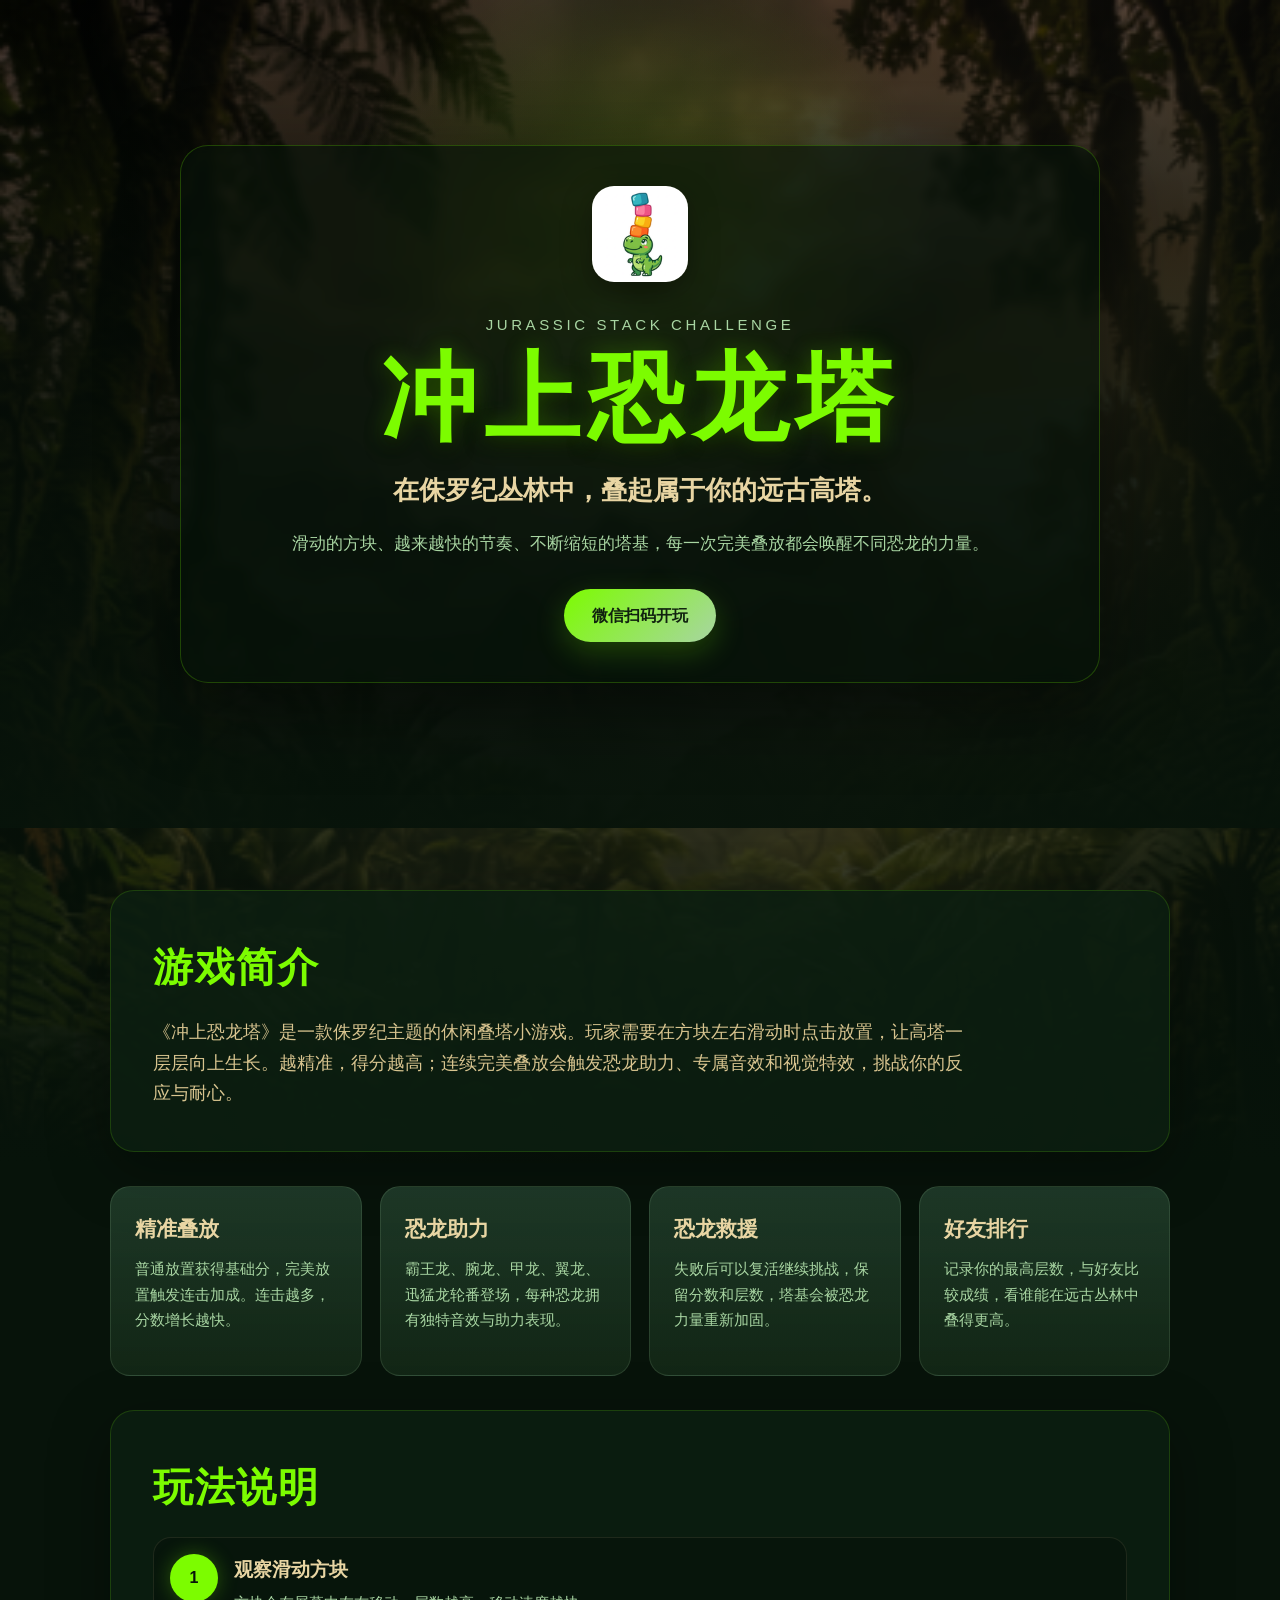
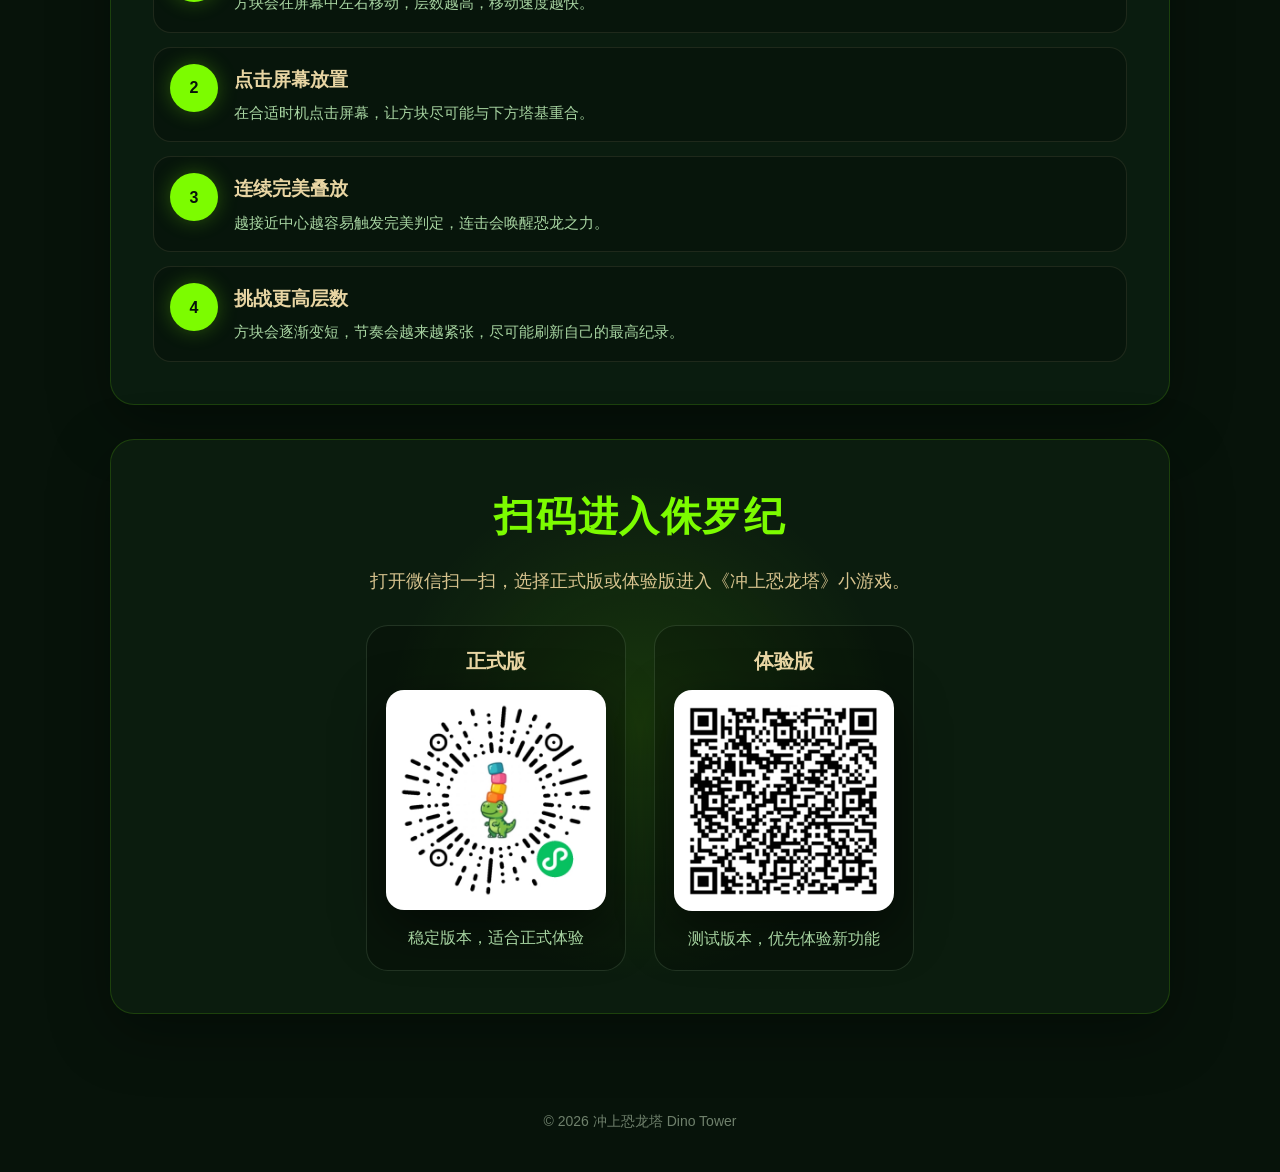
==== dino-tower.html @ fcbefead "增加网站导航" ====
<!DOCTYPE html>
<html lang="zh-CN">
<head>
  <meta charset="UTF-8">
  <meta name="viewport" content="width=device-width, initial-scale=1.0">
  <meta name="description" content="冲上恐龙塔是一款侏罗纪主题微信小游戏，精准叠放方块，唤醒恐龙之力，挑战好友排行。">
  <title>冲上恐龙塔 - 侏罗纪叠塔小游戏</title>
  <style>
    html {
      scroll-behavior: smooth;
    }

    * {
      margin: 0;
      padding: 0;
      box-sizing: border-box;
    }

    body {
      min-height: 100vh;
      background: #07130A;
      color: #E8D5A3;
      font-family: -apple-system, BlinkMacSystemFont, "Segoe UI", "PingFang SC", "Microsoft YaHei", sans-serif;
      line-height: 1.7;
    }

    .page {
      background:
        linear-gradient(180deg, rgba(7, 19, 10, 0.15), #07130A 42%, #07130A 100%),
        url("images/jungle-background.png") center top / cover no-repeat fixed;
    }

    .hero {
      min-height: 92vh;
      display: flex;
      align-items: center;
      justify-content: center;
      padding: 56px 20px;
      position: relative;
    }

    .hero::before {
      content: "";
      position: absolute;
      inset: 0;
      background:
        radial-gradient(circle at center 28%, rgba(124, 252, 0, 0.18), transparent 34%),
        linear-gradient(180deg, rgba(0, 0, 0, 0.58), rgba(7, 19, 10, 0.94));
    }

    .hero-inner {
      width: min(920px, 100%);
      position: relative;
      z-index: 1;
      text-align: center;
      padding: 40px 24px;
      border: 1px solid rgba(124, 252, 0, 0.22);
      border-radius: 28px;
      background: rgba(5, 18, 8, 0.64);
      box-shadow: 0 24px 80px rgba(0, 0, 0, 0.48);
      backdrop-filter: blur(4px);
    }

    .logo {
      width: 96px;
      height: 96px;
      border-radius: 22px;
      margin-bottom: 22px;
      box-shadow: 0 10px 30px rgba(0, 0, 0, 0.45);
    }

    .eyebrow {
      color: #A8D5A2;
      font-size: 15px;
      letter-spacing: 0.24em;
      text-transform: uppercase;
      margin-bottom: 12px;
    }

    h1 {
      color: #7CFC00;
      font-size: clamp(48px, 11vw, 96px);
      line-height: 1;
      letter-spacing: 0.08em;
      text-shadow: 0 0 22px rgba(124, 252, 0, 0.34), 0 6px 20px #000;
    }

    .subtitle {
      margin: 22px auto 0;
      max-width: 680px;
      color: #E8D5A3;
      font-size: clamp(18px, 4vw, 26px);
      font-weight: 600;
    }

    .hero-desc {
      margin: 18px auto 0;
      max-width: 720px;
      color: #A8D5A2;
      font-size: 17px;
    }

    .cta {
      display: inline-block;
      margin-top: 30px;
      padding: 13px 28px;
      border-radius: 999px;
      color: #10220F;
      background: linear-gradient(135deg, #7CFC00, #A8D5A2);
      font-weight: 800;
      text-decoration: none;
      box-shadow: 0 10px 30px rgba(124, 252, 0, 0.22);
    }

    main {
      width: min(1100px, 100%);
      margin: 0 auto;
      padding: 28px 20px 72px;
    }

    section {
      margin-top: 34px;
    }

    .panel {
      border: 1px solid rgba(124, 252, 0, 0.16);
      border-radius: 24px;
      background: rgba(12, 30, 16, 0.88);
      box-shadow: 0 18px 60px rgba(0, 0, 0, 0.34);
      padding: clamp(24px, 5vw, 42px);
    }

    h2 {
      color: #7CFC00;
      font-size: clamp(26px, 6vw, 40px);
      margin-bottom: 16px;
      letter-spacing: 0.04em;
    }

    .lead {
      color: #D8C48F;
      font-size: 18px;
      max-width: 820px;
    }

    .features {
      display: grid;
      grid-template-columns: repeat(4, 1fr);
      gap: 18px;
    }

    .card {
      min-height: 190px;
      padding: 24px;
      border-radius: 20px;
      background: linear-gradient(180deg, rgba(61, 107, 79, 0.42), rgba(20, 41, 23, 0.86));
      border: 1px solid rgba(168, 213, 162, 0.14);
    }

    .card strong {
      display: block;
      color: #E8D5A3;
      font-size: 21px;
      margin-bottom: 10px;
    }

    .card p {
      color: #A8D5A2;
      font-size: 15px;
    }

    .steps {
      display: grid;
      gap: 14px;
      counter-reset: step;
    }

    .step {
      display: grid;
      grid-template-columns: 48px 1fr;
      gap: 16px;
      align-items: start;
      padding: 16px;
      border-radius: 18px;
      background: rgba(0, 0, 0, 0.22);
      border: 1px solid rgba(232, 213, 163, 0.1);
    }

    .step::before {
      counter-increment: step;
      content: counter(step);
      width: 48px;
      height: 48px;
      display: grid;
      place-items: center;
      border-radius: 50%;
      color: #07130A;
      background: #7CFC00;
      font-weight: 900;
      box-shadow: 0 0 20px rgba(124, 252, 0, 0.28);
    }

    .step h3 {
      color: #E8D5A3;
      font-size: 19px;
      margin-bottom: 4px;
    }

    .step p {
      color: #A8D5A2;
      font-size: 15px;
    }

    .qrcode-panel {
      text-align: center;
      background:
        radial-gradient(circle at center, rgba(124, 252, 0, 0.12), transparent 42%),
        rgba(12, 30, 16, 0.92);
    }

    .qrcode-list {
      display: grid;
      grid-template-columns: repeat(2, minmax(180px, 260px));
      gap: 28px;
      justify-content: center;
      margin-top: 28px;
    }

    .qrcode-card {
      padding: 18px;
      border-radius: 22px;
      background: rgba(0, 0, 0, 0.22);
      border: 1px solid rgba(168, 213, 162, 0.16);
    }

    .qrcode-card h3 {
      color: #E8D5A3;
      font-size: 20px;
      margin-bottom: 12px;
    }

    .qrcode {
      width: 100%;
      max-width: 220px;
      margin: 0 auto 14px;
      padding: 12px;
      border-radius: 18px;
      background: #fff;
      box-shadow: 0 18px 50px rgba(0, 0, 0, 0.5);
      display: block;
    }

    .hint {
      color: #A8D5A2;
      font-size: 16px;
    }

    footer {
      text-align: center;
      color: #6F806C;
      padding: 24px 20px 38px;
      font-size: 14px;
    }

    @media (max-width: 860px) {
      .features {
        grid-template-columns: repeat(2, 1fr);
      }
    }

    @media (max-width: 560px) {
      .hero {
        min-height: 88vh;
        padding: 28px 16px;
      }

      .hero-inner {
        padding: 32px 18px;
        border-radius: 22px;
      }

      .features {
        grid-template-columns: 1fr;
      }

      .card {
        min-height: auto;
      }

      .qrcode-list {
        grid-template-columns: 1fr;
        gap: 18px;
      }
    }
  </style>
</head>
<body>
  <div class="page">
    <header class="hero">
      <div class="hero-inner">
        <img class="logo" src="images/logo.png" alt="冲上恐龙塔 logo">
        <div class="eyebrow">Jurassic Stack Challenge</div>
        <h1>冲上恐龙塔</h1>
        <p class="subtitle">在侏罗纪丛林中，叠起属于你的远古高塔。</p>
        <p class="hero-desc">滑动的方块、越来越快的节奏、不断缩短的塔基，每一次完美叠放都会唤醒不同恐龙的力量。</p>
        <a class="cta" href="#qrcode-section">微信扫码开玩</a>
      </div>
    </header>

    <main>
      <section class="panel">
        <h2>游戏简介</h2>
        <p class="lead">《冲上恐龙塔》是一款侏罗纪主题的休闲叠塔小游戏。玩家需要在方块左右滑动时点击放置，让高塔一层层向上生长。越精准，得分越高；连续完美叠放会触发恐龙助力、专属音效和视觉特效，挑战你的反应与耐心。</p>
      </section>

      <section class="features">
        <article class="card">
          <strong>精准叠放</strong>
          <p>普通放置获得基础分，完美放置触发连击加成。连击越多，分数增长越快。</p>
        </article>
        <article class="card">
          <strong>恐龙助力</strong>
          <p>霸王龙、腕龙、甲龙、翼龙、迅猛龙轮番登场，每种恐龙拥有独特音效与助力表现。</p>
        </article>
        <article class="card">
          <strong>恐龙救援</strong>
          <p>失败后可以复活继续挑战，保留分数和层数，塔基会被恐龙力量重新加固。</p>
        </article>
        <article class="card">
          <strong>好友排行</strong>
          <p>记录你的最高层数，与好友比较成绩，看谁能在远古丛林中叠得更高。</p>
        </article>
      </section>

      <section class="panel">
        <h2>玩法说明</h2>
        <div class="steps">
          <div class="step">
            <div>
              <h3>观察滑动方块</h3>
              <p>方块会在屏幕中左右移动，层数越高，移动速度越快。</p>
            </div>
          </div>
          <div class="step">
            <div>
              <h3>点击屏幕放置</h3>
              <p>在合适时机点击屏幕，让方块尽可能与下方塔基重合。</p>
            </div>
          </div>
          <div class="step">
            <div>
              <h3>连续完美叠放</h3>
              <p>越接近中心越容易触发完美判定，连击会唤醒恐龙之力。</p>
            </div>
          </div>
          <div class="step">
            <div>
              <h3>挑战更高层数</h3>
              <p>方块会逐渐变短，节奏会越来越紧张，尽可能刷新自己的最高纪录。</p>
            </div>
          </div>
        </div>
      </section>

      <section id="qrcode-section" class="panel qrcode-panel">
        <h2>扫码进入侏罗纪</h2>
        <p class="lead" style="margin:0 auto;">打开微信扫一扫，选择正式版或体验版进入《冲上恐龙塔》小游戏。</p>
        <div class="qrcode-list">
          <div class="qrcode-card">
            <h3>正式版</h3>
            <img class="qrcode" src="images/qrcode.jpg" alt="冲上恐龙塔正式版微信小游戏二维码">
            <p class="hint">稳定版本，适合正式体验</p>
          </div>
          <div class="qrcode-card">
            <h3>体验版</h3>
            <img class="qrcode" src="images/qrtest.png" alt="冲上恐龙塔体验版微信小游戏二维码">
            <p class="hint">测试版本，优先体验新功能</p>
          </div>
        </div>
      </section>
    </main>

    <footer>© 2026 冲上恐龙塔 Dino Tower</footer>
  </div>
</body>
</html>
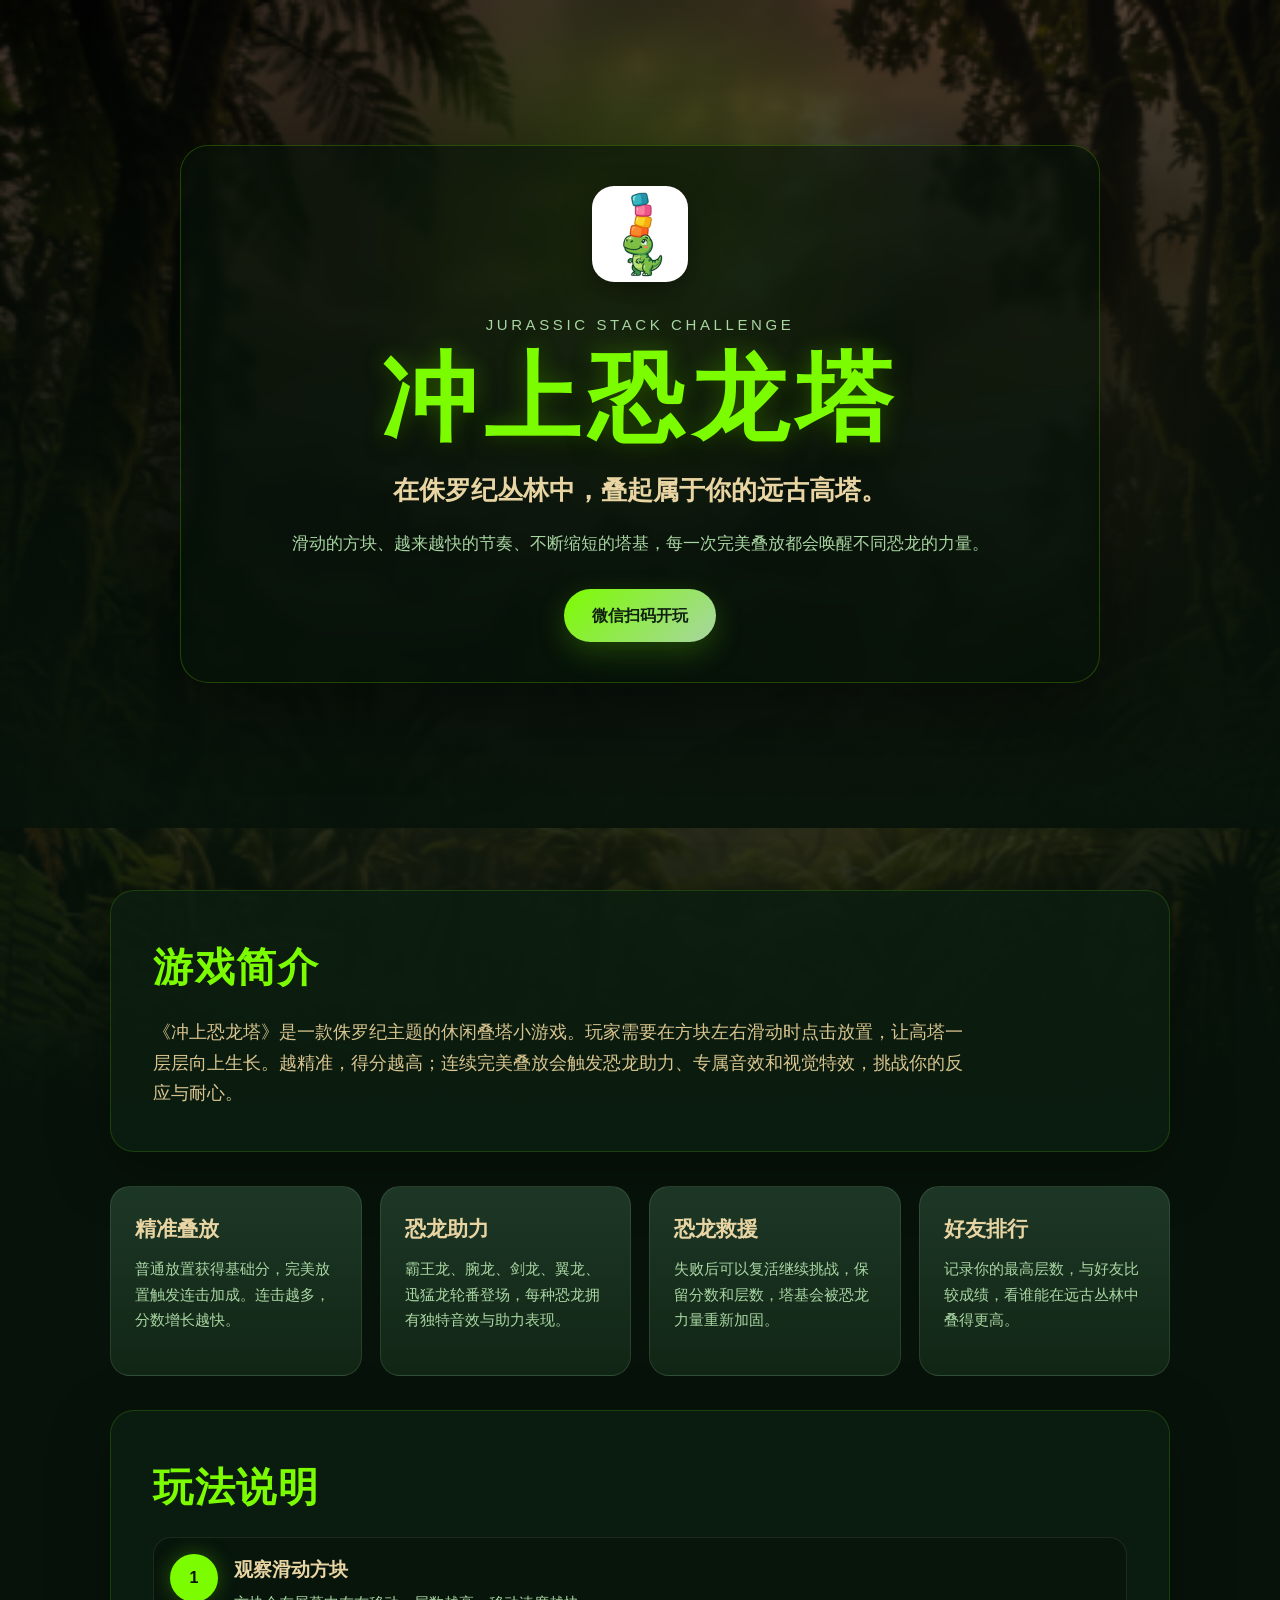
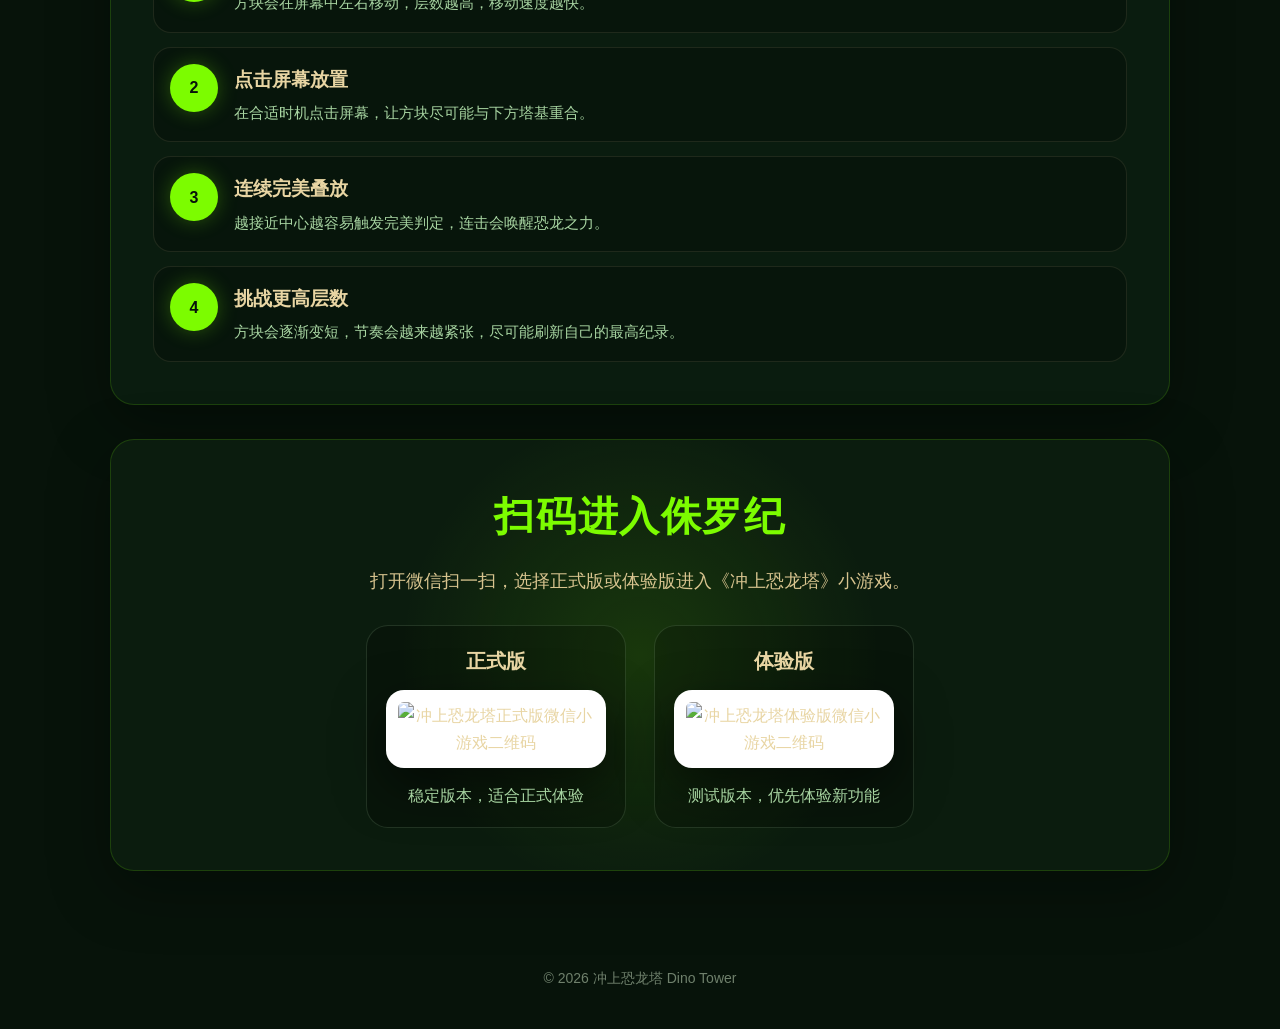
==== commit 5f53b6a8: "增加道具和使用说明" ====
--- a/dino-tower.html
+++ b/dino-tower.html
@@ -320,7 +320,7 @@
         </article>
         <article class="card">
           <strong>恐龙助力</strong>
-          <p>霸王龙、腕龙、甲龙、翼龙、迅猛龙轮番登场，每种恐龙拥有独特音效与助力表现。</p>
+          <p>霸王龙、腕龙、剑龙、翼龙、迅猛龙轮番登场，每种恐龙拥有独特音效与助力表现。</p>
         </article>
         <article class="card">
           <strong>恐龙救援</strong>
